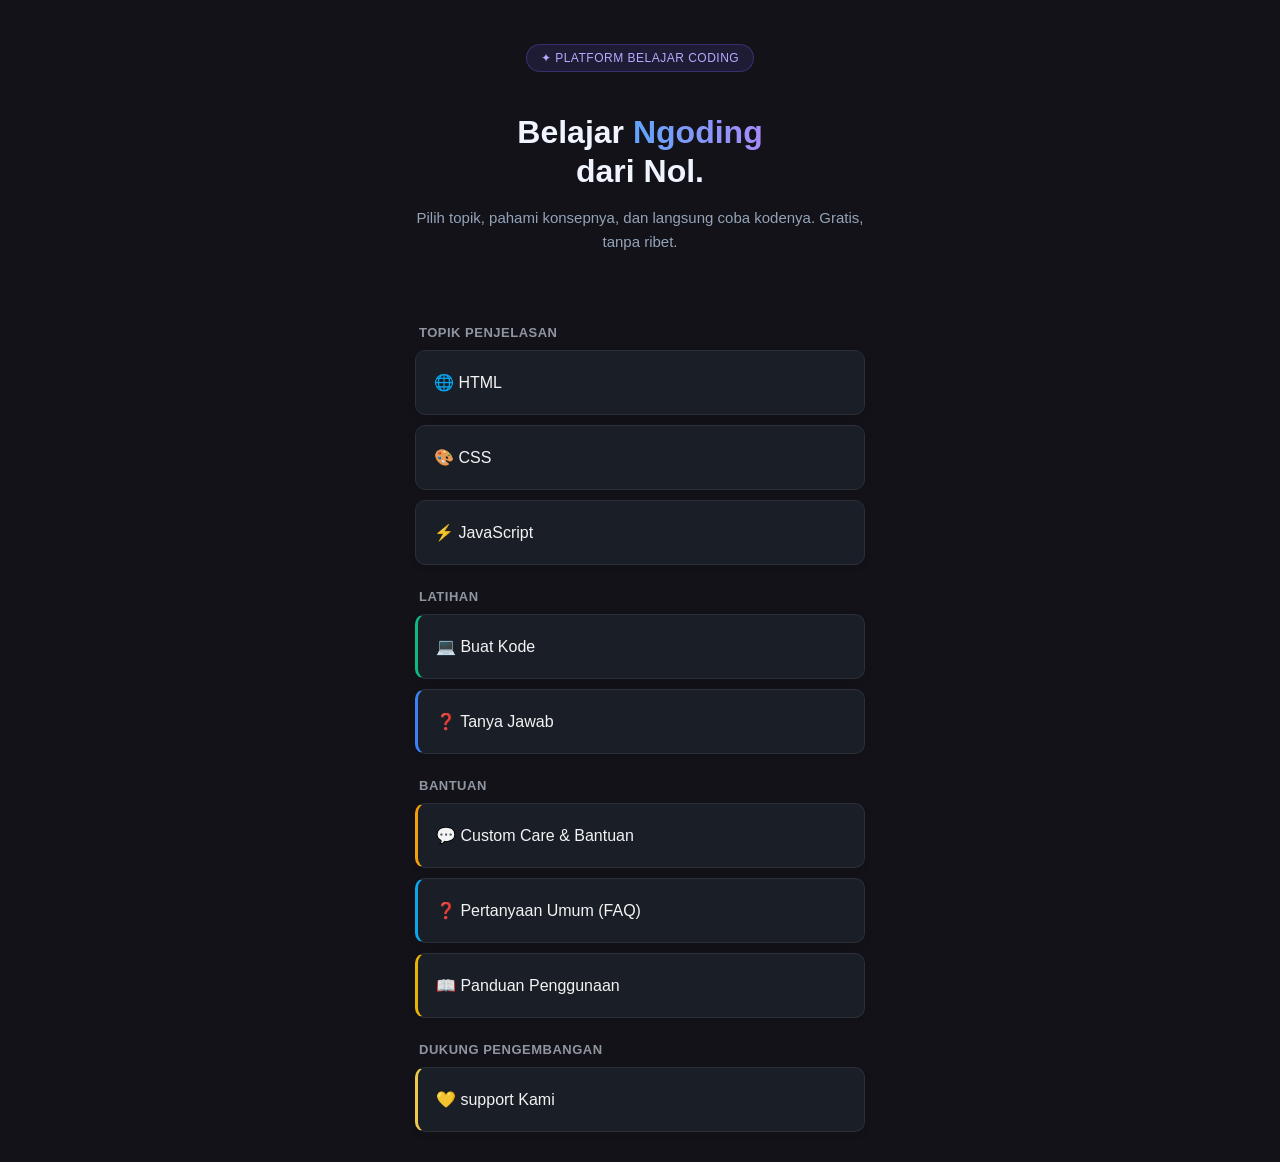
==== index.html @ 7146c95a "Add files via upload" ====
<!DOCTYPE html>
<html lang="id">
<head>
  <meta charset="UTF-8">
  <meta name="viewport" content="width=device-width, initial-scale=1.0">
  <title>Voxz Academy</title>
  <link rel="stylesheet" href="style.css">
</head>
<body>
  
  <!-- BAGIAN JUDUL UTAMA -->
<div class="hero">
  <div class="label-atas">✦ PLATFORM BELAJAR CODING</div>
  <h1 class="judul-utama">Belajar <span>Ngoding</span><br>dari Nol.</h1>
  <p class="deskripsi">Pilih topik, pahami konsepnya, dan langsung coba kodenya. Gratis, tanpa ribet.</p>
</div>

<!-- 👉 Judul Bagian 1 -->
<div class="judul-bagian">TOPIK PENJELASAN</div>

<a href="html.html" class="button">
  <h2>🌐 HTML</h2>
</a>

<a href="css.html" class="button">
  <h2>🎨 CSS</h2>
</a>

<a href="javascript.html" class="button">
  <h2>⚡ JavaScript</h2>
</a>

<!-- 👉 Judul Bagian 2 -->
<div class="judul-bagian">LATIHAN</div>

<a href="latihan.html" class="button latihan">
  <h2>💻 Buat Kode</h2>
</a>

<a href="tanya.html" class="button tanya">
  <h2>❓ Tanya Jawab</h2>
</a>

<!-- Judul Bagian 3 -->
<div class="judul-bagian">BANTUAN</div>

<a href="bantuan.html" class="button care">
  <h2>💬 Custom Care & Bantuan</h2>
</a>

<a href="faq.html" class="button faq">
  <h2>❓ Pertanyaan Umum (FAQ)</h2>
</a>

<a href="panduan.html" class="button panduan">
  <h2>📖 Panduan Penggunaan</h2>
</a>

<!-- JUDUL BAGIAN DUKUNGAN -->
<div class="judul-bagian">DUKUNG PENGEMBANGAN</div>

<a href="https://sociabuzz.com/voxza/tribe" target="_blank" class="button donasi">
  <h2>💛 support Kami</h2>
</a>


</body>
</html>
---- style.css ----
body {
  background-color: rgba(18, 18, 24, 1);
  margin: 0;
  padding: 20px 16px;
  box-sizing: border-box;
  font-family: Arial, sans-serif;
}

/* 👉 Gaya Judul Pemisah */
.judul-bagian {
  width: 100%;
  max-width: 450px;
  margin: 24px auto 10px auto;
  font-size: 13px;
  font-weight: 600;
  color: rgba(176, 184, 196, 0.8);
  text-transform: uppercase;
  letter-spacing: 0.5px;
  padding-left: 8px;
}

/* Tombol / Link */
a.button {
  text-decoration: none;
  display: flex;
  align-items: center;
  width: 100%;
  max-width: 450px;
  min-height: 65px;
  padding: 14px 18px;
  margin: 0 auto 10px auto;
  background: rgba(26, 30, 39, 1);
  border: 1px solid rgba(42, 47, 58, 1);
  border-radius: 10px;
  box-sizing: border-box;
  cursor: pointer;
  transition: all 0.2s ease;
  box-shadow: 0 2px 6px rgba(0, 0, 0, 0.15);
}

a.button:hover {
  background: rgba(34, 39, 49, 1);
  box-shadow: 0 3px 10px rgba(0, 0, 0, 0.2);
}

a.button:active {
  background: rgba(22, 26, 34, 1);
  transform: scale(0.98);
  box-shadow: inset 0 2px 4px rgba(0, 0, 0, 0.2);
}

h2 {
  color: rgba(255, 255, 255, 0.95);
  margin: 0;
  font-size: 16px;
  font-weight: 500;
}

/* Penanda Warna Samping */
a.button.latihan {
  border-left: 3px solid rgba(16, 185, 129, 1);
}

a.button.tanya {
  border-left: 3px solid rgba(59, 130, 246, 1);
}

a.button.care {
  border-left: 3px solid rgba(245, 158, 11, 1);
}

/* === BAGIAN JUDUL UTAMA === */
.hero {
  max-width: 450px;
  margin: 0 auto 32px auto;
  text-align: center;
  padding: 24px 16px;
}

.label-atas {
  display: inline-block;
  font-size: 12px;
  color: #b4aaff;
  background: rgba(100, 80, 220, 0.15);
  border: 1px solid rgba(120, 100, 240, 0.3);
  border-radius: 20px;
  padding: 6px 14px;
  margin-bottom: 20px;
  letter-spacing: 0.5px;
}

.judul-utama {
  font-size: 32px;
  font-weight: bold;
  color: #f0f4ff;
  line-height: 1.2;
  margin-bottom: 16px;
}

.judul-utama span {
  background: linear-gradient(90deg, #60a5fa, #a78bfa);
  -webkit-background-clip: text;
  -webkit-text-fill-color: transparent;
  background-clip: text;
}

.deskripsi {
  font-size: 15px;
  color: #94a3b8;
  line-height: 1.6;
}

/* === TOMBOL DONASI === */
a.button.donasi {
  border-left: 3px solid rgba(236, 201, 75, 1);
}

/* === TOMBOL BAGIAN BANTUAN === */
a.button.faq {
  border-left: 3px solid rgba(14, 165, 233, 1); /* Biru langit */
}
a.button.panduan {
  border-left: 3px solid rgba(234, 179, 8, 1); /* Kuning */
}
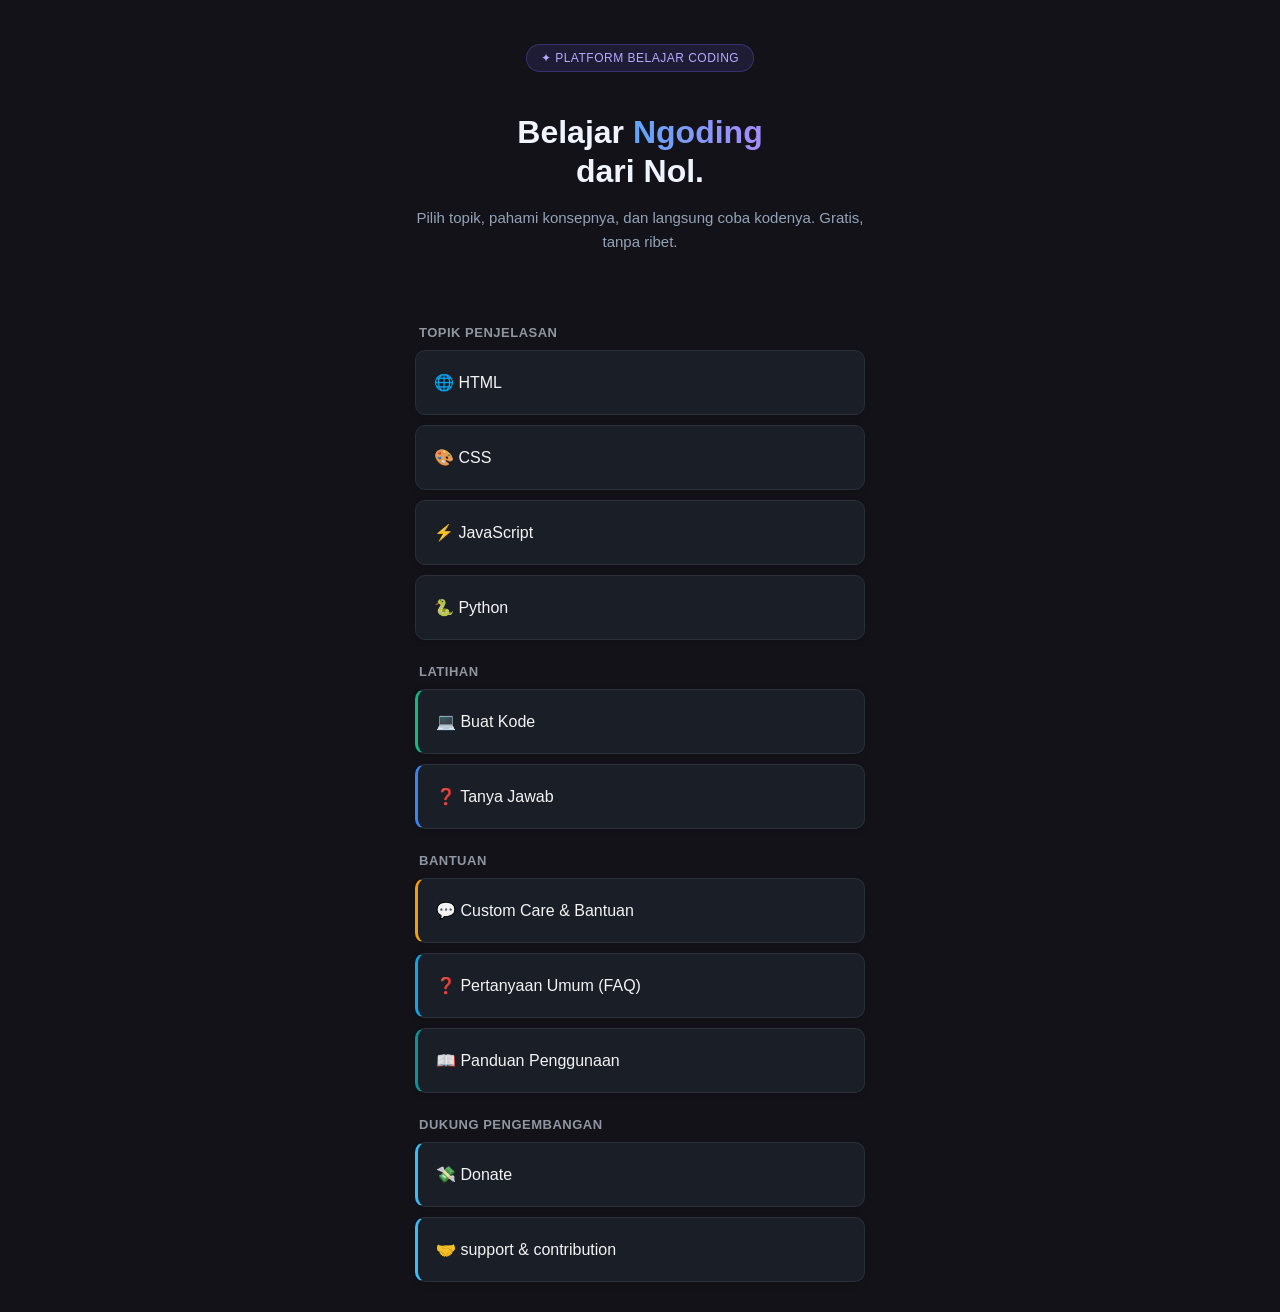
==== commit 7d91b0d5: "Add files via upload" ====
--- a/index.html
+++ b/index.html
@@ -30,6 +30,10 @@
   <h2>⚡ JavaScript</h2>
 </a>
 
+<a href="python.html" class="button python">
+  <h2>🐍 Python</h2>
+</a>
+
 <!-- 👉 Judul Bagian 2 -->
 <div class="judul-bagian">LATIHAN</div>
 
@@ -60,7 +64,11 @@
 <div class="judul-bagian">DUKUNG PENGEMBANGAN</div>
 
 <a href="https://sociabuzz.com/voxza/tribe" target="_blank" class="button donasi">
-  <h2>💛 support Kami</h2>
+  <h2>💸 Donate</h2>
+</a>
+
+<a href="support.html" class="button donasi">
+  <h2>🤝 support & contribution</h2>
 </a>
 
 
--- a/style.css
+++ b/style.css
@@ -112,7 +112,7 @@
 
 /* === TOMBOL DONASI === */
 a.button.donasi {
-  border-left: 3px solid rgba(236, 201, 75, 1);
+  border-left: 3px solid rgba(56, 189, 248, 1);
 }
 
 /* === TOMBOL BAGIAN BANTUAN === */
@@ -120,6 +120,9 @@
   border-left: 3px solid rgba(14, 165, 233, 1); /* Biru langit */
 }
 a.button.panduan {
-  border-left: 3px solid rgba(234, 179, 8, 1); /* Kuning */
+  border-left: 3px solid rgba(0, 225, 225, 0.6); 
 }
 
+a.button.contribution {
+  border-left: 3px solid rgba(234, 179, 8, 1);
+}
